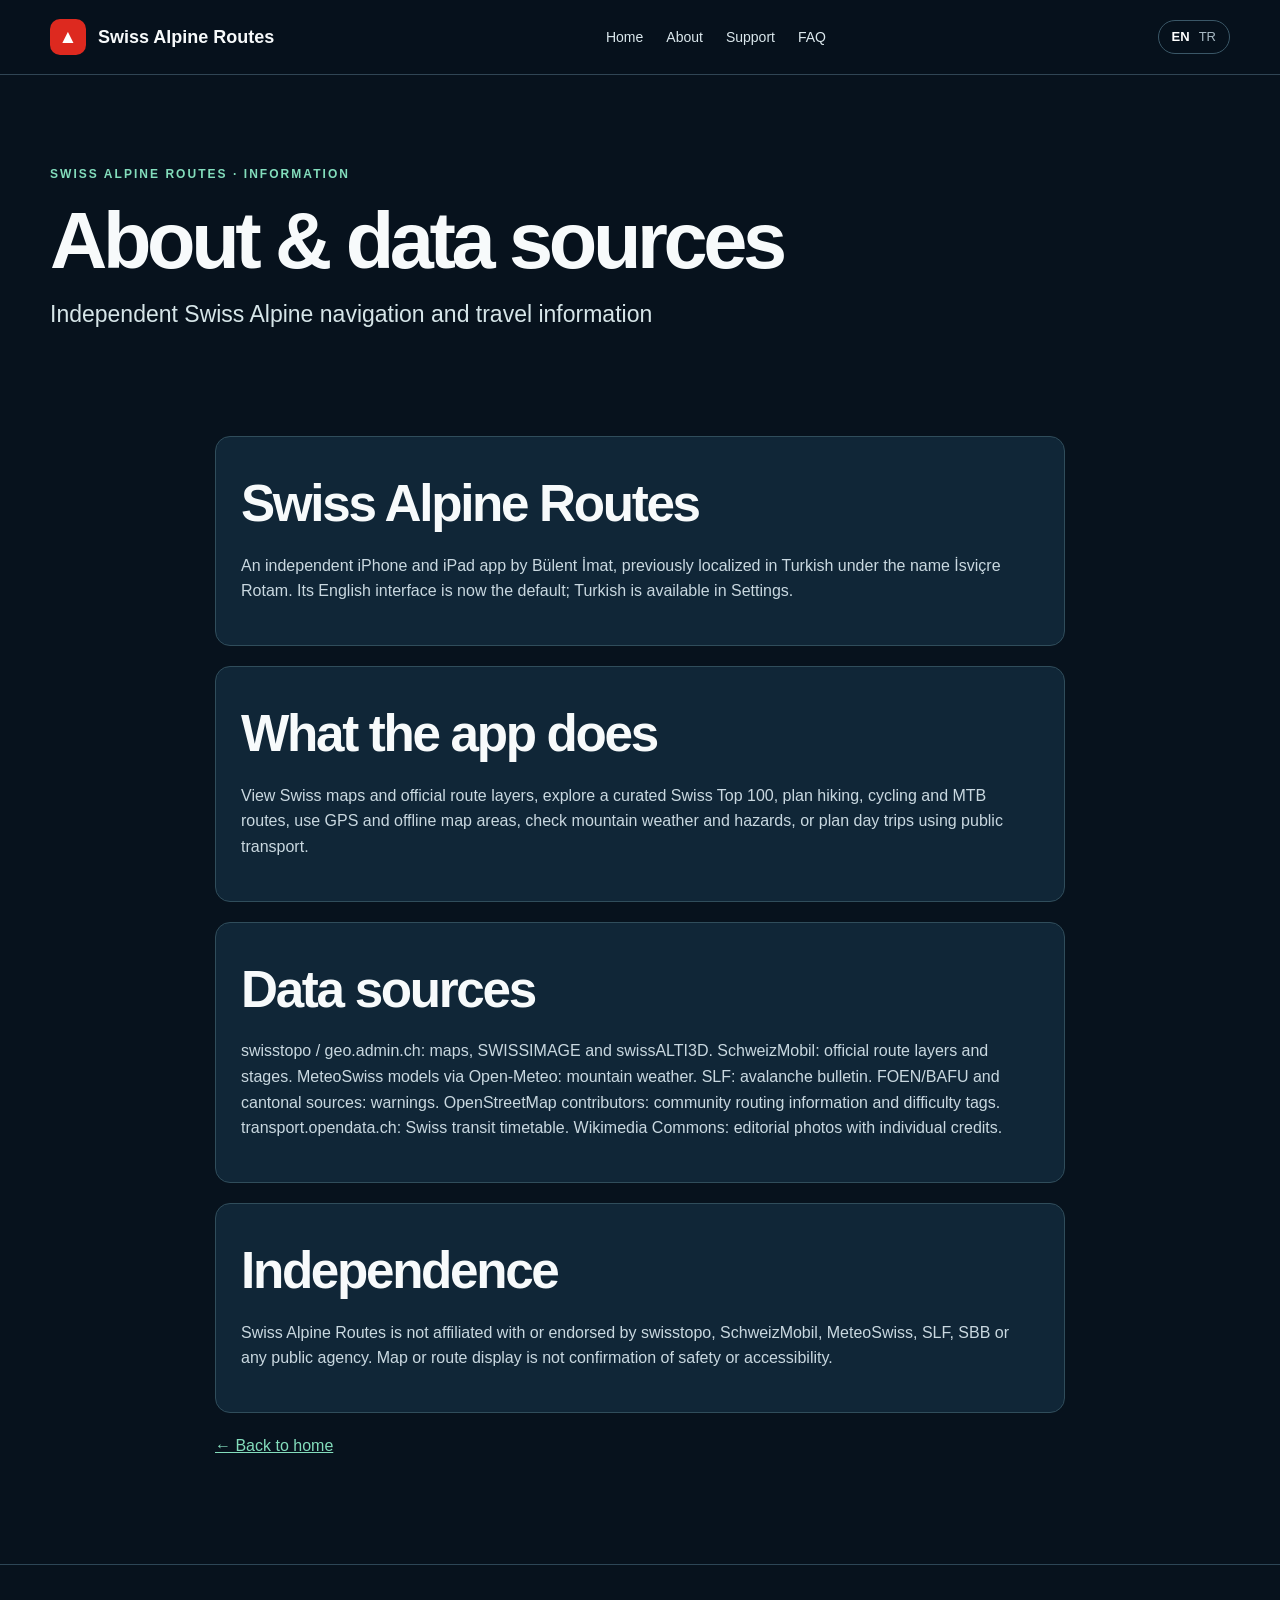
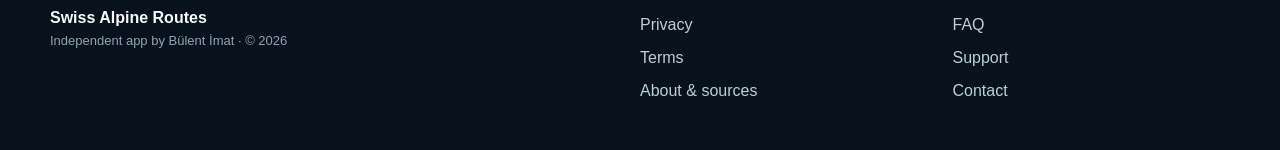
==== about/index.html @ 02fdbb6a "Publish Swiss Alpine Routes English about page" ====
<!doctype html><html lang="en"><head><meta charset="utf-8"><meta name="viewport" content="width=device-width,initial-scale=1"><meta name="theme-color" content="#07121d"><meta name="description" content="Independent Swiss Alpine navigation and travel information"><title>About & data sources · Swiss Alpine Routes</title><link rel="stylesheet" href="/assets/swiss-alpine-2026.css?v=2"></head><body><header class="top"><div class="wrap nav"><a class="brand" href="/"><span class="mark">▲</span>Swiss Alpine Routes</a><nav class="navlinks"><a href="/">Home</a><a href="/about/">About</a><a href="/support/">Support</a><a href="/faq/">FAQ</a></nav><div class="lang"><a href="/" class="current">EN</a><a href="/tr/">TR</a></div></div></header><main><div class="wrap subhead"><span class="kicker">SWISS ALPINE ROUTES · INFORMATION</span><h1>About & data sources</h1><p class="lead">Independent Swiss Alpine navigation and travel information</p></div><div class="page"><section><h2>Swiss Alpine Routes</h2><p>An independent iPhone and iPad app by Bülent İmat, previously localized in Turkish under the name İsviçre Rotam. Its English interface is now the default; Turkish is available in Settings.</p></section><section><h2>What the app does</h2><p>View Swiss maps and official route layers, explore a curated Swiss Top 100, plan hiking, cycling and MTB routes, use GPS and offline map areas, check mountain weather and hazards, or plan day trips using public transport.</p></section><section><h2>Data sources</h2><p>swisstopo / geo.admin.ch: maps, SWISSIMAGE and swissALTI3D. SchweizMobil: official route layers and stages. MeteoSwiss models via Open-Meteo: mountain weather. SLF: avalanche bulletin. FOEN/BAFU and cantonal sources: warnings. OpenStreetMap contributors: community routing information and difficulty tags. transport.opendata.ch: Swiss transit timetable. Wikimedia Commons: editorial photos with individual credits.</p></section><section><h2>Independence</h2><p>Swiss Alpine Routes is not affiliated with or endorsed by swisstopo, SchweizMobil, MeteoSwiss, SLF, SBB or any public agency. Map or route display is not confirmation of safety or accessibility.</p></section><p><a href="/">← Back to home</a></p></div></main><footer class="footer"><div class="wrap footgrid"><div><strong>Swiss Alpine Routes</strong><p>Independent app by Bülent İmat · © 2026</p></div><div><a href="/privacy/">Privacy</a><a href="/terms/">Terms</a><a href="/about/">About & sources</a></div><div><a href="/faq/">FAQ</a><a href="/support/">Support</a><a href="/contact/">Contact</a></div></div></footer></body></html>
---- assets/swiss-alpine-2026.css ----
:root{--bg:#07121d;--surface:#102438;--card:#142c3e;--line:#2a4554;--mint:#83ddbc;--white:#f7fafb;--muted:#adc0cb}*{box-sizing:border-box}html{scroll-behavior:smooth}body{margin:0;background:var(--bg);color:var(--white);font:16px/1.6 -apple-system,BlinkMacSystemFont,"Segoe UI",Arial,sans-serif}a{color:inherit}img{max-width:100%}.wrap{width:min(1180px,calc(100% - 40px));margin:auto}.skip{position:absolute;left:-999px}.skip:focus{left:10px;top:10px;z-index:50;background:white;color:black;padding:12px}.top{position:sticky;top:0;z-index:10;background:#07121df2;border-bottom:1px solid #304554;backdrop-filter:blur(16px)}.nav{min-height:74px;display:flex;align-items:center;justify-content:space-between;gap:20px}.brand{font-weight:800;display:flex;align-items:center;gap:12px;text-decoration:none;font-size:18px;white-space:nowrap}.mark{width:36px;height:36px;border-radius:10px;background:#dd291f;color:white;display:grid;place-items:center;font-size:19px}.navlinks{display:flex;gap:23px;align-items:center}.navlinks a{text-decoration:none;font-size:14px;color:#dbe8ed}.navlinks a:hover,.lang a:hover{color:var(--mint)}.lang{display:flex;gap:9px;border:1px solid #3a5767;border-radius:40px;padding:6px 13px}.lang a{text-decoration:none;font-size:13px;color:#a9bbc5}.lang a.current{color:#fff;font-weight:800}.hero{position:relative;min-height:580px;background:#102430;overflow:hidden;display:flex;align-items:flex-end}.hero img{width:100%;height:100%;object-fit:cover;position:absolute;inset:0}.hero:after{content:"";position:absolute;inset:0;background:linear-gradient(0deg,#07121d 0%,#07121d00 67%),linear-gradient(90deg,#07121d91,transparent 75%)}.hero .wrap{position:relative;z-index:1;padding:260px 0 50px}.kicker{color:var(--mint);text-transform:uppercase;letter-spacing:.17em;font-size:12px;font-weight:800}h1,h2,h3,p{margin-top:0}h1{font-size:clamp(44px,6.2vw,84px);line-height:1.04;letter-spacing:-.055em;max-width:800px;margin:14px 0}h2{font-size:clamp(32px,4vw,56px);line-height:1.13;letter-spacing:-.045em;margin:13px 0 20px}h3{font-size:23px;line-height:1.25}.lead{max-width:720px;font-size:clamp(18px,2vw,23px);color:#d6e5e8}.pills{display:flex;gap:9px;flex-wrap:wrap;margin-top:20px}.pills span{border:1px solid #669b8f;background:#082d2bb8;color:#c4f2df;border-radius:30px;padding:5px 12px;font-size:11px;font-weight:800;letter-spacing:.08em}.actions{display:flex;align-items:center;gap:12px;flex-wrap:wrap;margin-top:26px}.btn{display:inline-flex;align-items:center;justify-content:center;text-decoration:none!important;padding:14px 21px;min-height:50px;border-radius:12px;font-size:14px;font-weight:800}.primary{background:#2a806a;color:white}.secondary{border:1px solid #52717e;color:white}.intro{padding:80px 0 55px}.intro p{color:var(--muted);max-width:800px;font-size:19px}.stats{display:grid;grid-template-columns:repeat(4,1fr);gap:14px;margin-top:35px}.stat{border:1px solid var(--line);border-radius:17px;padding:18px;background:#102234}.stat b{font-size:30px;display:block;color:var(--mint)}.stat small{font-size:12px;color:var(--muted)}.features{padding:45px 0 75px}.feature-grid{display:grid;grid-template-columns:repeat(2,minmax(0,1fr));gap:23px}.feature{background:#112539;border:1px solid #29455b;border-radius:23px;overflow:hidden;display:grid;grid-template-columns:1fr .75fr;min-height:360px}.feature .copy{padding:30px 22px 30px 30px;align-self:center}.feature p{color:#b6c9d1;font-size:15px}.feature img{align-self:end;width:100%;height:340px;object-fit:cover;object-position:top;border-radius:12px 0 0 0}.feature .num{font-weight:750;color:var(--mint);font-size:12px;letter-spacing:.1em}.wide{background:#173c37;border-block:1px solid #35695e;padding:75px 0}.wide-inner{display:grid;grid-template-columns:1fr 1fr;gap:50px;align-items:center}.wide img{max-height:510px;width:auto;border-radius:20px;margin:auto;display:block}.wide p{color:#d2e7e1}.gallery{padding:90px 0}.shot-rail{display:flex;overflow-x:auto;gap:16px;padding:10px 0 25px;scroll-snap-type:x mandatory}.shot{min-width:210px;width:210px;scroll-snap-align:start;border-radius:16px;overflow:hidden;background:#152b40;border:1px solid #3b5264}.shot img{width:100%;display:block}.shot strong{padding:12px;display:block;font-size:13px}.safety{display:grid;grid-template-columns:1fr 1fr;gap:28px;margin-bottom:70px}.safety>div{background:#162c3c;border:1px solid #395366;border-radius:22px;padding:30px}.safety p,.safety li{color:#c8d7df}.safety img{max-height:500px;width:auto;display:block;margin:auto;border-radius:16px}.notice{padding:17px;border-left:3px solid #f1b35a;color:#e7d6bd;background:#46351850;font-size:13px}.last{text-align:center;border-top:1px solid #2c4657;padding:80px 0}.last p{color:#aebec7;max-width:670px;margin:auto}.last .actions{justify-content:center}.footer{border-top:1px solid #2d4656;background:#07121d;padding:40px 0}.footgrid{display:grid;grid-template-columns:2fr 1fr 1fr;gap:35px}.footer a{display:block;color:#bdd0d6;margin:7px 0;text-decoration:none}.footer p,.footer small{color:#8fa4b1;font-size:13px}.footer h4{margin:0 0 13px}.subhead{padding:85px 0 30px}.page{max-width:890px;margin:0 auto;padding:30px 20px 90px}.page p,.page li{color:#c9d8e0}.page section{background:#102637;padding:25px;margin:20px 0;border:1px solid #304d5b;border-radius:15px}.page a{color:var(--mint)}@media(max-width:850px){.navlinks{display:none}.hero{min-height:500px}.hero .wrap{padding-top:230px}.stats{grid-template-columns:repeat(2,1fr)}.feature-grid,.safety,.wide-inner{grid-template-columns:1fr}.feature{min-height:310px}.footgrid{grid-template-columns:1fr 1fr}.wide img{max-height:390px}}@media(max-width:520px){.wrap{width:calc(100% - 30px)}.brand{font-size:15px}.mark{width:30px;height:30px}.nav{min-height:63px}.hero{min-height:465px}.hero img{object-position:center}.hero .wrap{padding:240px 0 38px}.hero h1{font-size:43px}.stats{grid-template-columns:repeat(2,1fr)}.feature{grid-template-columns:1fr 1fr;min-height:290px}.feature .copy{padding:17px 5px 17px 18px}.feature h3{font-size:18px}.feature p{font-size:12px}.feature img{height:278px;object-position:top}.footgrid{grid-template-columns:1fr}.shot{min-width:165px;width:165px}.gallery{padding:65px 0}.intro{padding-top:55px}.safety>div{padding:20px}}
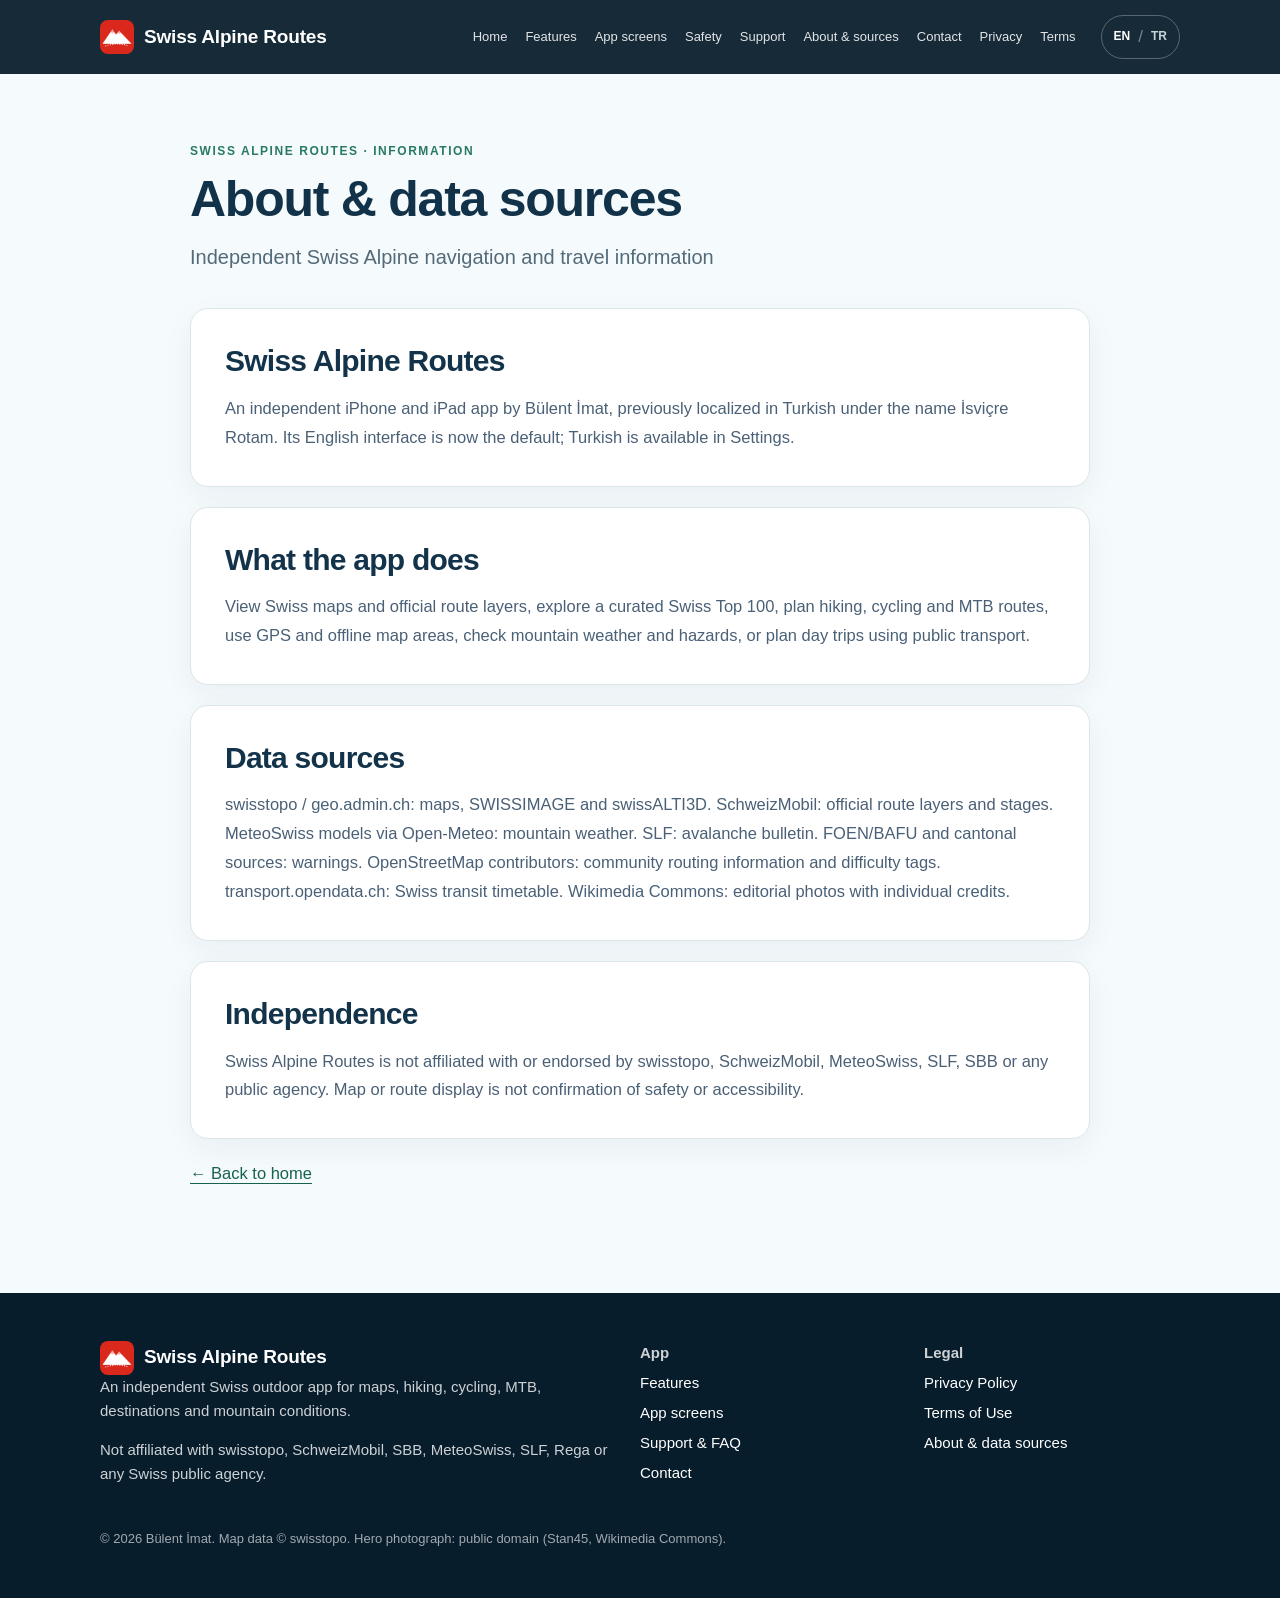
==== commit e364763a: "Align all English and Turkish information pages with Gentian-inspired navigation and layout" ====
--- a/about/index.html
+++ b/about/index.html
@@ -1 +1,17 @@
-<!doctype html><html lang="en"><head><meta charset="utf-8"><meta name="viewport" content="width=device-width,initial-scale=1"><meta name="theme-color" content="#07121d"><meta name="description" content="Independent Swiss Alpine navigation and travel information"><title>About & data sources · Swiss Alpine Routes</title><link rel="stylesheet" href="/assets/swiss-alpine-2026.css?v=2"></head><body><header class="top"><div class="wrap nav"><a class="brand" href="/"><span class="mark">▲</span>Swiss Alpine Routes</a><nav class="navlinks"><a href="/">Home</a><a href="/about/">About</a><a href="/support/">Support</a><a href="/faq/">FAQ</a></nav><div class="lang"><a href="/" class="current">EN</a><a href="/tr/">TR</a></div></div></header><main><div class="wrap subhead"><span class="kicker">SWISS ALPINE ROUTES · INFORMATION</span><h1>About & data sources</h1><p class="lead">Independent Swiss Alpine navigation and travel information</p></div><div class="page"><section><h2>Swiss Alpine Routes</h2><p>An independent iPhone and iPad app by Bülent İmat, previously localized in Turkish under the name İsviçre Rotam. Its English interface is now the default; Turkish is available in Settings.</p></section><section><h2>What the app does</h2><p>View Swiss maps and official route layers, explore a curated Swiss Top 100, plan hiking, cycling and MTB routes, use GPS and offline map areas, check mountain weather and hazards, or plan day trips using public transport.</p></section><section><h2>Data sources</h2><p>swisstopo / geo.admin.ch: maps, SWISSIMAGE and swissALTI3D. SchweizMobil: official route layers and stages. MeteoSwiss models via Open-Meteo: mountain weather. SLF: avalanche bulletin. FOEN/BAFU and cantonal sources: warnings. OpenStreetMap contributors: community routing information and difficulty tags. transport.opendata.ch: Swiss transit timetable. Wikimedia Commons: editorial photos with individual credits.</p></section><section><h2>Independence</h2><p>Swiss Alpine Routes is not affiliated with or endorsed by swisstopo, SchweizMobil, MeteoSwiss, SLF, SBB or any public agency. Map or route display is not confirmation of safety or accessibility.</p></section><p><a href="/">← Back to home</a></p></div></main><footer class="footer"><div class="wrap footgrid"><div><strong>Swiss Alpine Routes</strong><p>Independent app by Bülent İmat · © 2026</p></div><div><a href="/privacy/">Privacy</a><a href="/terms/">Terms</a><a href="/about/">About & sources</a></div><div><a href="/faq/">FAQ</a><a href="/support/">Support</a><a href="/contact/">Contact</a></div></div></footer></body></html>+<!doctype html><html lang="en"><head><meta charset="utf-8"><meta name="viewport" content="width=device-width,initial-scale=1"><meta name="theme-color" content="#07121d"><meta name="description" content="Independent Swiss Alpine navigation and travel information"><title>About & data sources · Swiss Alpine Routes</title><link rel="stylesheet" href="/assets/swiss-alpine-2026.css?v=2"><link rel="icon" type="image/png" href="/assets/favicon-32.png"><link rel="stylesheet" href="/assets/alpine-editorial.css?v=20261123-gentian-layout"><link rel="stylesheet" href="/assets/alpine-interior.css?v=20261123"></head><body class="alpine-editorial editorial-subpage"><header class="site-header">
+ <div class="wrap header-inner">
+  <a class="brand" href="/" aria-label="Swiss Alpine Routes — Home"><img src="/assets/icon-96.png" alt="" width="34" height="34"><span class="brand-title">Swiss Alpine Routes</span></a>
+  <nav class="nav" aria-label="Main navigation"><ul><li><a href="/">Home</a></li><li><a href="/#features">Features</a></li><li><a href="/#screens">App screens</a></li><li><a href="/#safety">Safety</a></li><li><a href="/support/">Support</a></li><li><a href="/about/">About &amp; sources</a></li><li><a href="/contact/">Contact</a></li><li><a href="/privacy/">Privacy</a></li><li><a href="/terms/">Terms</a></li></ul></nav>
+  <div class="header-tools">
+   <nav class="language-switch" aria-label="Select language"><a href="/about/" lang="en" aria-current="page">EN</a><span aria-hidden="true">/</span><a href="/hakkinda/" lang="tr">TR</a></nav>
+   <details class="menu"><summary aria-label="Menu">Menu</summary><ul><li><a href="/" aria-current="page">Home</a></li><li><a href="/#features">Features</a></li><li><a href="/#screens">App screens</a></li><li><a href="/#safety">Safety</a></li><li><a href="/support/">Support</a></li><li><a href="/about/">About &amp; sources</a></li><li><a href="/contact/">Contact</a></li><li><a href="/privacy/">Privacy</a></li><li><a href="/terms/">Terms</a></li></ul></details>
+  </div>
+ </div>
+</header><main><div class="wrap subhead"><span class="kicker">SWISS ALPINE ROUTES · INFORMATION</span><h1>About & data sources</h1><p class="lead">Independent Swiss Alpine navigation and travel information</p></div><div class="page"><section><h2>Swiss Alpine Routes</h2><p>An independent iPhone and iPad app by Bülent İmat, previously localized in Turkish under the name İsviçre Rotam. Its English interface is now the default; Turkish is available in Settings.</p></section><section><h2>What the app does</h2><p>View Swiss maps and official route layers, explore a curated Swiss Top 100, plan hiking, cycling and MTB routes, use GPS and offline map areas, check mountain weather and hazards, or plan day trips using public transport.</p></section><section><h2>Data sources</h2><p>swisstopo / geo.admin.ch: maps, SWISSIMAGE and swissALTI3D. SchweizMobil: official route layers and stages. MeteoSwiss models via Open-Meteo: mountain weather. SLF: avalanche bulletin. FOEN/BAFU and cantonal sources: warnings. OpenStreetMap contributors: community routing information and difficulty tags. transport.opendata.ch: Swiss transit timetable. Wikimedia Commons: editorial photos with individual credits.</p></section><section><h2>Independence</h2><p>Swiss Alpine Routes is not affiliated with or endorsed by swisstopo, SchweizMobil, MeteoSwiss, SLF, SBB or any public agency. Map or route display is not confirmation of safety or accessibility.</p></section><p><a href="/">← Back to home</a></p></div></main><footer class="site-footer"><div class="wrap">
+ <div class="cols">
+  <div><a class="brand" href="/"><img src="/assets/icon-96.png" alt="" width="34" height="34">Swiss Alpine Routes</a><p>An independent Swiss outdoor app for maps, hiking, cycling, MTB, destinations and mountain conditions.</p><p>Not affiliated with swisstopo, SchweizMobil, SBB, MeteoSwiss, SLF, Rega or any Swiss public agency.</p></div>
+  <div><strong>App</strong><ul><li><a href="/#features">Features</a></li><li><a href="/#screens">App screens</a></li><li><a href="/support/">Support &amp; FAQ</a></li><li><a href="/contact/">Contact</a></li></ul></div>
+  <div><strong>Legal</strong><ul><li><a href="/privacy/">Privacy Policy</a></li><li><a href="/terms/">Terms of Use</a></li><li><a href="/about/">About &amp; data sources</a></li></ul></div>
+ </div>
+ <p class="small">© 2026 Bülent İmat. Map data © swisstopo. Hero photograph: public domain (Stan45, Wikimedia Commons).</p>
+</div></footer></body></html>
--- a/assets/swiss-alpine-2026.css
+++ b/assets/swiss-alpine-2026.css
@@ -1 +1,53 @@
-:root{--bg:#07121d;--surface:#102438;--card:#142c3e;--line:#2a4554;--mint:#83ddbc;--white:#f7fafb;--muted:#adc0cb}*{box-sizing:border-box}html{scroll-behavior:smooth}body{margin:0;background:var(--bg);color:var(--white);font:16px/1.6 -apple-system,BlinkMacSystemFont,"Segoe UI",Arial,sans-serif}a{color:inherit}img{max-width:100%}.wrap{width:min(1180px,calc(100% - 40px));margin:auto}.skip{position:absolute;left:-999px}.skip:focus{left:10px;top:10px;z-index:50;background:white;color:black;padding:12px}.top{position:sticky;top:0;z-index:10;background:#07121df2;border-bottom:1px solid #304554;backdrop-filter:blur(16px)}.nav{min-height:74px;display:flex;align-items:center;justify-content:space-between;gap:20px}.brand{font-weight:800;display:flex;align-items:center;gap:12px;text-decoration:none;font-size:18px;white-space:nowrap}.mark{width:36px;height:36px;border-radius:10px;background:#dd291f;color:white;display:grid;place-items:center;font-size:19px}.navlinks{display:flex;gap:23px;align-items:center}.navlinks a{text-decoration:none;font-size:14px;color:#dbe8ed}.navlinks a:hover,.lang a:hover{color:var(--mint)}.lang{display:flex;gap:9px;border:1px solid #3a5767;border-radius:40px;padding:6px 13px}.lang a{text-decoration:none;font-size:13px;color:#a9bbc5}.lang a.current{color:#fff;font-weight:800}.hero{position:relative;min-height:580px;background:#102430;overflow:hidden;display:flex;align-items:flex-end}.hero img{width:100%;height:100%;object-fit:cover;position:absolute;inset:0}.hero:after{content:"";position:absolute;inset:0;background:linear-gradient(0deg,#07121d 0%,#07121d00 67%),linear-gradient(90deg,#07121d91,transparent 75%)}.hero .wrap{position:relative;z-index:1;padding:260px 0 50px}.kicker{color:var(--mint);text-transform:uppercase;letter-spacing:.17em;font-size:12px;font-weight:800}h1,h2,h3,p{margin-top:0}h1{font-size:clamp(44px,6.2vw,84px);line-height:1.04;letter-spacing:-.055em;max-width:800px;margin:14px 0}h2{font-size:clamp(32px,4vw,56px);line-height:1.13;letter-spacing:-.045em;margin:13px 0 20px}h3{font-size:23px;line-height:1.25}.lead{max-width:720px;font-size:clamp(18px,2vw,23px);color:#d6e5e8}.pills{display:flex;gap:9px;flex-wrap:wrap;margin-top:20px}.pills span{border:1px solid #669b8f;background:#082d2bb8;color:#c4f2df;border-radius:30px;padding:5px 12px;font-size:11px;font-weight:800;letter-spacing:.08em}.actions{display:flex;align-items:center;gap:12px;flex-wrap:wrap;margin-top:26px}.btn{display:inline-flex;align-items:center;justify-content:center;text-decoration:none!important;padding:14px 21px;min-height:50px;border-radius:12px;font-size:14px;font-weight:800}.primary{background:#2a806a;color:white}.secondary{border:1px solid #52717e;color:white}.intro{padding:80px 0 55px}.intro p{color:var(--muted);max-width:800px;font-size:19px}.stats{display:grid;grid-template-columns:repeat(4,1fr);gap:14px;margin-top:35px}.stat{border:1px solid var(--line);border-radius:17px;padding:18px;background:#102234}.stat b{font-size:30px;display:block;color:var(--mint)}.stat small{font-size:12px;color:var(--muted)}.features{padding:45px 0 75px}.feature-grid{display:grid;grid-template-columns:repeat(2,minmax(0,1fr));gap:23px}.feature{background:#112539;border:1px solid #29455b;border-radius:23px;overflow:hidden;display:grid;grid-template-columns:1fr .75fr;min-height:360px}.feature .copy{padding:30px 22px 30px 30px;align-self:center}.feature p{color:#b6c9d1;font-size:15px}.feature img{align-self:end;width:100%;height:340px;object-fit:cover;object-position:top;border-radius:12px 0 0 0}.feature .num{font-weight:750;color:var(--mint);font-size:12px;letter-spacing:.1em}.wide{background:#173c37;border-block:1px solid #35695e;padding:75px 0}.wide-inner{display:grid;grid-template-columns:1fr 1fr;gap:50px;align-items:center}.wide img{max-height:510px;width:auto;border-radius:20px;margin:auto;display:block}.wide p{color:#d2e7e1}.gallery{padding:90px 0}.shot-rail{display:flex;overflow-x:auto;gap:16px;padding:10px 0 25px;scroll-snap-type:x mandatory}.shot{min-width:210px;width:210px;scroll-snap-align:start;border-radius:16px;overflow:hidden;background:#152b40;border:1px solid #3b5264}.shot img{width:100%;display:block}.shot strong{padding:12px;display:block;font-size:13px}.safety{display:grid;grid-template-columns:1fr 1fr;gap:28px;margin-bottom:70px}.safety>div{background:#162c3c;border:1px solid #395366;border-radius:22px;padding:30px}.safety p,.safety li{color:#c8d7df}.safety img{max-height:500px;width:auto;display:block;margin:auto;border-radius:16px}.notice{padding:17px;border-left:3px solid #f1b35a;color:#e7d6bd;background:#46351850;font-size:13px}.last{text-align:center;border-top:1px solid #2c4657;padding:80px 0}.last p{color:#aebec7;max-width:670px;margin:auto}.last .actions{justify-content:center}.footer{border-top:1px solid #2d4656;background:#07121d;padding:40px 0}.footgrid{display:grid;grid-template-columns:2fr 1fr 1fr;gap:35px}.footer a{display:block;color:#bdd0d6;margin:7px 0;text-decoration:none}.footer p,.footer small{color:#8fa4b1;font-size:13px}.footer h4{margin:0 0 13px}.subhead{padding:85px 0 30px}.page{max-width:890px;margin:0 auto;padding:30px 20px 90px}.page p,.page li{color:#c9d8e0}.page section{background:#102637;padding:25px;margin:20px 0;border:1px solid #304d5b;border-radius:15px}.page a{color:var(--mint)}@media(max-width:850px){.navlinks{display:none}.hero{min-height:500px}.hero .wrap{padding-top:230px}.stats{grid-template-columns:repeat(2,1fr)}.feature-grid,.safety,.wide-inner{grid-template-columns:1fr}.feature{min-height:310px}.footgrid{grid-template-columns:1fr 1fr}.wide img{max-height:390px}}@media(max-width:520px){.wrap{width:calc(100% - 30px)}.brand{font-size:15px}.mark{width:30px;height:30px}.nav{min-height:63px}.hero{min-height:465px}.hero img{object-position:center}.hero .wrap{padding:240px 0 38px}.hero h1{font-size:43px}.stats{grid-template-columns:repeat(2,1fr)}.feature{grid-template-columns:1fr 1fr;min-height:290px}.feature .copy{padding:17px 5px 17px 18px}.feature h3{font-size:18px}.feature p{font-size:12px}.feature img{height:278px;object-position:top}.footgrid{grid-template-columns:1fr}.shot{min-width:165px;width:165px}.gallery{padding:65px 0}.intro{padding-top:55px}.safety>div{padding:20px}}+:root{--bg:#07121d;--surface:#102438;--card:#142c3e;--line:#2a4554;--mint:#83ddbc;--white:#f7fafb;--muted:#adc0cb}*{box-sizing:border-box}html{scroll-behavior:smooth}body{margin:0;background:var(--bg);color:var(--white);font:16px/1.6 -apple-system,BlinkMacSystemFont,"Segoe UI",Arial,sans-serif}a{color:inherit}img{max-width:100%}.wrap{width:min(1180px,calc(100% - 40px));margin:auto}.skip{position:absolute;left:-999px}.skip:focus{left:10px;top:10px;z-index:50;background:white;color:black;padding:12px}.top{position:sticky;top:0;z-index:10;background:#07121df2;border-bottom:1px solid #304554;backdrop-filter:blur(16px)}.nav{min-height:74px;display:flex;align-items:center;justify-content:space-between;gap:20px}.brand{font-weight:800;display:flex;align-items:center;gap:12px;text-decoration:none;font-size:18px;white-space:nowrap}.mark{width:36px;height:36px;border-radius:10px;background:#dd291f;color:white;display:grid;place-items:center;font-size:19px}.navlinks{display:flex;gap:23px;align-items:center}.navlinks a{text-decoration:none;font-size:14px;color:#dbe8ed}.navlinks a:hover,.lang a:hover{color:var(--mint)}.lang{display:flex;gap:9px;border:1px solid #3a5767;border-radius:40px;padding:6px 13px}.lang a{text-decoration:none;font-size:13px;color:#a9bbc5}.lang a.current{color:#fff;font-weight:800}.hero{position:relative;min-height:580px;background:#102430;overflow:hidden;display:flex;align-items:flex-end}.hero img{width:100%;height:100%;object-fit:cover;position:absolute;inset:0}.hero:after{content:"";position:absolute;inset:0;background:linear-gradient(0deg,#07121d 0%,#07121d00 67%),linear-gradient(90deg,#07121d91,transparent 75%)}.hero .wrap{position:relative;z-index:1;padding:260px 0 50px}.kicker{color:var(--mint);text-transform:uppercase;letter-spacing:.17em;font-size:12px;font-weight:800}h1,h2,h3,p{margin-top:0}h1{font-size:clamp(44px,6.2vw,84px);line-height:1.04;letter-spacing:-.055em;max-width:800px;margin:14px 0}h2{font-size:clamp(32px,4vw,56px);line-height:1.13;letter-spacing:-.045em;margin:13px 0 20px}h3{font-size:23px;line-height:1.25}.lead{max-width:720px;font-size:clamp(18px,2vw,23px);color:#d6e5e8}.pills{display:flex;gap:9px;flex-wrap:wrap;margin-top:20px}.pills span{border:1px solid #669b8f;background:#082d2bb8;color:#c4f2df;border-radius:30px;padding:5px 12px;font-size:11px;font-weight:800;letter-spacing:.08em}.actions{display:flex;align-items:center;gap:12px;flex-wrap:wrap;margin-top:26px}.btn{display:inline-flex;align-items:center;justify-content:center;text-decoration:none!important;padding:14px 21px;min-height:50px;border-radius:12px;font-size:14px;font-weight:800}.primary{background:#2a806a;color:white}.secondary{border:1px solid #52717e;color:white}.intro{padding:80px 0 55px}.intro p{color:var(--muted);max-width:800px;font-size:19px}.stats{display:grid;grid-template-columns:repeat(4,1fr);gap:14px;margin-top:35px}.stat{border:1px solid var(--line);border-radius:17px;padding:18px;background:#102234}.stat b{font-size:30px;display:block;color:var(--mint)}.stat small{font-size:12px;color:var(--muted)}.features{padding:45px 0 75px}.feature-grid{display:grid;grid-template-columns:repeat(2,minmax(0,1fr));gap:23px}.feature{background:#112539;border:1px solid #29455b;border-radius:23px;overflow:hidden;display:grid;grid-template-columns:1fr .75fr;min-height:360px}.feature .copy{padding:30px 22px 30px 30px;align-self:center}.feature p{color:#b6c9d1;font-size:15px}.feature img{align-self:end;width:100%;height:340px;object-fit:cover;object-position:top;border-radius:12px 0 0 0}.feature .num{font-weight:750;color:var(--mint);font-size:12px;letter-spacing:.1em}.wide{background:#173c37;border-block:1px solid #35695e;padding:75px 0}.wide-inner{display:grid;grid-template-columns:1fr 1fr;gap:50px;align-items:center}.wide img{max-height:510px;width:auto;border-radius:20px;margin:auto;display:block}.wide p{color:#d2e7e1}.gallery{padding:90px 0}.shot-rail{display:flex;overflow-x:auto;gap:16px;padding:10px 0 25px;scroll-snap-type:x mandatory}.shot{min-width:210px;width:210px;scroll-snap-align:start;border-radius:16px;overflow:hidden;background:#152b40;border:1px solid #3b5264}.shot img{width:100%;display:block}.shot strong{padding:12px;display:block;font-size:13px}.safety{display:grid;grid-template-columns:1fr 1fr;gap:28px;margin-bottom:70px}.safety>div{background:#162c3c;border:1px solid #395366;border-radius:22px;padding:30px}.safety p,.safety li{color:#c8d7df}.safety img{max-height:500px;width:auto;display:block;margin:auto;border-radius:16px}.notice{padding:17px;border-left:3px solid #f1b35a;color:#e7d6bd;background:#46351850;font-size:13px}.last{text-align:center;border-top:1px solid #2c4657;padding:80px 0}.last p{color:#aebec7;max-width:670px;margin:auto}.last .actions{justify-content:center}.footer{border-top:1px solid #2d4656;background:#07121d;padding:40px 0}.footgrid{display:grid;grid-template-columns:2fr 1fr 1fr;gap:35px}.footer a{display:block;color:#bdd0d6;margin:7px 0;text-decoration:none}.footer p,.footer small{color:#8fa4b1;font-size:13px}.footer h4{margin:0 0 13px}.subhead{padding:85px 0 30px}.page{max-width:890px;margin:0 auto;padding:30px 20px 90px}.page p,.page li{color:#c9d8e0}.page section{background:#102637;padding:25px;margin:20px 0;border:1px solid #304d5b;border-radius:15px}.page a{color:var(--mint)}@media(max-width:850px){.navlinks{display:none}.hero{min-height:500px}.hero .wrap{padding-top:230px}.stats{grid-template-columns:repeat(2,1fr)}.feature-grid,.safety,.wide-inner{grid-template-columns:1fr}.feature{min-height:310px}.footgrid{grid-template-columns:1fr 1fr}.wide img{max-height:390px}}@media(max-width:520px){.wrap{width:calc(100% - 30px)}.brand{font-size:15px}.mark{width:30px;height:30px}.nav{min-height:63px}.hero{min-height:465px}.hero img{object-position:center}.hero .wrap{padding:240px 0 38px}.hero h1{font-size:43px}.stats{grid-template-columns:repeat(2,1fr)}.feature{grid-template-columns:1fr 1fr;min-height:290px}.feature .copy{padding:17px 5px 17px 18px}.feature h3{font-size:18px}.feature p{font-size:12px}.feature img{height:278px;object-position:top}.footgrid{grid-template-columns:1fr}.shot{min-width:165px;width:165px}.gallery{padding:65px 0}.intro{padding-top:55px}.safety>div{padding:20px}}
+
+/* HERO FIX 2026-11-22: image contains its own lettering. Never overlay page
+   headings or buttons on that image; render the complete artwork above a
+   dedicated, responsive copy panel on phones and desktop. */
+.hero{
+  display:block;
+  position:relative;
+  min-height:0;
+  overflow:hidden;
+  background:linear-gradient(180deg,#0d2232 0%,#07121d 100%);
+}
+.hero > img{
+  display:block;
+  position:relative;
+  inset:auto;
+  width:100%;
+  height:auto;
+  max-height:none;
+  object-fit:contain;
+  object-position:center;
+}
+.hero::after{content:none;display:none}
+.hero > .wrap{
+  position:relative;
+  z-index:1;
+  padding:clamp(34px,5vw,66px) 0 clamp(62px,7vw,88px);
+}
+.hero h1{
+  margin:14px 0 20px;
+  max-width:930px;
+  text-wrap:balance;
+}
+.hero .lead{max-width:800px;line-height:1.62}
+@media(max-width:850px){
+  .hero{min-height:0}
+  .hero > .wrap{padding:42px 0 66px}
+}
+@media(max-width:520px){
+  .hero{min-height:0}
+  .hero > img{width:100%;height:auto;max-height:none}
+  .hero > .wrap{padding:32px 0 58px}
+  .hero h1{
+    font-size:clamp(34px,8.5vw,46px);
+    line-height:1.1;
+    letter-spacing:-.04em;
+    overflow-wrap:normal;
+  }
+  .hero .lead{font-size:17px;line-height:1.6}
+  .hero .pills{gap:7px}
+  .hero .actions{align-items:stretch}
+  .hero .actions .btn{flex:1 1 210px;text-align:center}
+}
--- a/assets/alpine-editorial.css
+++ b/assets/alpine-editorial.css
@@ -0,0 +1,238 @@
+/* Gentian website — Alpine Premium palette from the app (src/theme/tokens.ts). No external requests. */
+:root {
+  --navy: #0e2a47;
+  --navy-deep: #0a1f36;
+  --glacier: #f6fcff;
+  --green: #1f7a67;
+  --green-text: #17614f;
+  --teal: #5fbec4;
+  --meadow: #a7d48d;
+  --surface: #ffffff;
+  --surface-muted: #eef6f9;
+  --border: #dce7ee;
+  --text: #0e2a47;
+  --text-2: #4a6076;
+  --danger: #c62828;
+  --radius: 18px;
+  --max: 1120px;
+  --font: -apple-system, BlinkMacSystemFont, "SF Pro Text", "Inter", "Segoe UI", Roboto, "Helvetica Neue", Arial, sans-serif;
+  --font-display: -apple-system, BlinkMacSystemFont, "SF Pro Display", "Inter", "Segoe UI", Roboto, "Helvetica Neue", Arial, sans-serif;
+}
+* { box-sizing: border-box; }
+html { -webkit-text-size-adjust: 100%; }
+body { margin: 0; font-family: var(--font); color: var(--text); background: var(--glacier); line-height: 1.6; font-size: 17px; }
+img { max-width: 100%; height: auto; display: block; }
+a { color: var(--green-text); text-underline-offset: 3px; }
+a:hover { color: var(--navy); }
+:focus-visible { outline: 3px solid var(--teal); outline-offset: 3px; border-radius: 6px; }
+.skip { position: absolute; left: -999px; top: 8px; background: var(--surface); padding: 8px 14px; border-radius: 8px; z-index: 10; }
+.skip:focus { left: 16px; }
+.wrap { max-width: var(--max); margin: 0 auto; padding: 0 20px; }
+
+/* Header & navigation */
+.site-header { position: sticky; top: 0; z-index: 5; background: rgba(10, 31, 54, 0.92); backdrop-filter: saturate(160%) blur(12px); -webkit-backdrop-filter: saturate(160%) blur(12px); }
+.site-header .wrap { display: flex; align-items: center; justify-content: space-between; min-height: 64px; gap: 16px; }
+.brand { display: flex; align-items: center; gap: 10px; color: #fff; text-decoration: none; font-weight: 700; font-size: 19px; letter-spacing: -0.01em; }
+.brand img { width: 34px; height: 34px; border-radius: 8px; }
+.nav ul { list-style: none; margin: 0; padding: 0; display: flex; gap: 4px; flex-wrap: wrap; }
+.nav a { color: rgba(255, 255, 255, 0.88); text-decoration: none; font-size: 15px; padding: 8px 12px; border-radius: 999px; display: inline-block; }
+.nav a:hover, .nav a[aria-current="page"] { color: #fff; background: rgba(255, 255, 255, 0.12); }
+.menu { display: none; }
+@media (max-width: 860px) {
+  .nav { display: none; }
+  .menu { display: block; position: relative; }
+  .menu summary { list-style: none; cursor: pointer; color: #fff; font-size: 15px; padding: 8px 14px; border: 1px solid rgba(255, 255, 255, 0.35); border-radius: 999px; }
+  .menu summary::-webkit-details-marker { display: none; }
+  .menu[open] ul { position: absolute; right: 0; top: 46px; background: var(--navy-deep); border-radius: 14px; padding: 8px; min-width: 210px; box-shadow: 0 16px 40px rgba(0, 0, 0, 0.35); list-style: none; margin: 0; }
+  .menu a { display: block; color: #fff; text-decoration: none; padding: 10px 12px; border-radius: 10px; }
+  .menu a:hover, .menu a[aria-current="page"] { background: rgba(255, 255, 255, 0.12); }
+}
+
+/* Hero */
+.hero { position: relative; color: #fff; background: var(--navy); overflow: hidden; }
+.hero picture img { position: absolute; inset: 0; width: 100%; height: 100%; object-fit: cover; object-position: 60% 40%; }
+.hero::after { content: ""; position: absolute; inset: 0; background: linear-gradient(180deg, rgba(10, 31, 54, 0.82) 0%, rgba(10, 31, 54, 0.45) 45%, rgba(10, 31, 54, 0.15) 70%, rgba(10, 31, 54, 0.6) 100%); }
+.hero .wrap { position: relative; z-index: 1; padding-top: 96px; padding-bottom: 120px; }
+.eyebrow { display: inline-block; font-size: 13px; font-weight: 600; letter-spacing: 0.12em; text-transform: uppercase; color: var(--meadow); margin: 0 0 14px; }
+.hero h1 { font-family: var(--font-display); font-size: clamp(40px, 7vw, 72px); line-height: 1.04; letter-spacing: -0.025em; margin: 0 0 18px; max-width: 13ch; }
+.hero p.lead { font-size: clamp(18px, 2.2vw, 22px); max-width: 38ch; color: rgba(255, 255, 255, 0.92); margin: 0 0 28px; }
+.badge-row { display: flex; flex-wrap: wrap; gap: 10px; align-items: center; }
+.pill { display: inline-flex; align-items: center; gap: 8px; padding: 10px 16px; border-radius: 999px; font-size: 15px; font-weight: 600; text-decoration: none; }
+.pill.light { background: #fff; color: var(--navy); }
+.pill.ghost { color: #fff; border: 1px solid rgba(255, 255, 255, 0.5); }
+.photo-credit { position: absolute; right: 12px; bottom: 8px; z-index: 1; font-size: 12px; color: rgba(255, 255, 255, 0.78); }
+.photo-credit a { color: inherit; }
+
+/* Sections */
+section { padding: 72px 0; }
+section.alt { background: var(--surface); }
+h2 { font-family: var(--font-display); font-size: clamp(28px, 4vw, 40px); line-height: 1.12; letter-spacing: -0.02em; margin: 0 0 14px; }
+h3 { font-size: 20px; line-height: 1.3; margin: 0 0 8px; letter-spacing: -0.01em; }
+.section-lead { color: var(--text-2); max-width: 60ch; margin: 0 0 36px; font-size: 18px; }
+.grid { display: grid; gap: 20px; }
+.grid.cols-3 { grid-template-columns: repeat(auto-fit, minmax(260px, 1fr)); }
+.card { background: var(--surface); border: 1px solid var(--border); border-radius: var(--radius); padding: 24px; }
+section.alt .card { background: var(--glacier); }
+.card p { margin: 0; color: var(--text-2); }
+.icon-dot { width: 42px; height: 42px; border-radius: 12px; display: grid; place-items: center; background: #e7f3ef; color: var(--green-text); font-weight: 700; margin-bottom: 14px; font-size: 18px; }
+
+.feature { display: grid; grid-template-columns: 1.05fr 0.95fr; gap: 48px; align-items: center; padding: 28px 0; }
+.feature.reverse .feature-text { order: 2; }
+.feature-text ul { padding-left: 20px; color: var(--text-2); margin: 12px 0 0; }
+.feature-text li { margin: 6px 0; }
+.phone { max-width: 300px; margin: 0 auto; border-radius: 34px; overflow: hidden; border: 8px solid #e8f0f4; box-shadow: 0 28px 60px rgba(14, 42, 71, 0.22); background: #fff; }
+.phone img { width: 100%; }
+figcaption { font-size: 13px; color: var(--text-2); text-align: center; margin-top: 12px; }
+@media (max-width: 760px) {
+  .feature { grid-template-columns: 1fr; gap: 24px; }
+  .feature.reverse .feature-text { order: 0; }
+  section { padding: 52px 0; }
+}
+.shots { display: grid; grid-auto-flow: column; grid-auto-columns: minmax(200px, 240px); gap: 20px; overflow-x: auto; padding: 8px 4px 20px; scroll-snap-type: x mandatory; }
+.shots figure { margin: 0; scroll-snap-align: start; }
+.shots .phone { border-width: 6px; border-radius: 28px; }
+
+.note { background: var(--surface-muted); color: var(--navy); border: 1px solid var(--border); border-left: 4px solid var(--green); border-radius: 14px; padding: 16px 18px; font-size: 15px; }
+.note strong { color: var(--navy-deep); }
+.safety { background: var(--navy); color: #fff; }
+.safety p, .safety li { color: rgba(255, 255, 255, 0.9); }
+.safety a { color: var(--meadow); }
+
+/* Documents (privacy, terms, support) */
+.doc { max-width: 780px; }
+.doc h1 { font-family: var(--font-display); font-size: clamp(32px, 5vw, 46px); letter-spacing: -0.02em; line-height: 1.1; margin: 0 0 10px; }
+.doc h2 { font-size: 26px; margin-top: 44px; }
+.doc h3 { margin-top: 26px; }
+.doc .meta { color: var(--text-2); margin-bottom: 28px; }
+.doc table { width: 100%; border-collapse: collapse; margin: 16px 0; font-size: 15px; display: block; overflow-x: auto; }
+.doc th, .doc td { text-align: left; vertical-align: top; padding: 10px 12px; border-bottom: 1px solid var(--border); }
+.doc th { background: var(--surface-muted); }
+.page-head { background: linear-gradient(135deg, var(--navy-deep), var(--navy) 60%, #18564f); color: #fff; padding: 56px 0 48px; }
+.page-head h1 { margin: 0; font-family: var(--font-display); font-size: clamp(32px, 5vw, 48px); letter-spacing: -0.02em; line-height: 1.1; }
+.page-head p { margin: 10px 0 0; color: rgba(255, 255, 255, 0.88); max-width: 60ch; }
+details.faq { background: var(--surface); border: 1px solid var(--border); border-radius: 14px; padding: 0 18px; margin: 12px 0; }
+details.faq summary { cursor: pointer; font-weight: 600; padding: 16px 0; }
+details.faq[open] summary { border-bottom: 1px solid var(--border); margin-bottom: 8px; }
+details.faq p, details.faq ul { color: var(--text-2); }
+
+/* Footer */
+.site-footer { background: var(--navy-deep); color: rgba(255, 255, 255, 0.8); padding: 48px 0 36px; font-size: 15px; }
+.site-footer .cols { display: grid; grid-template-columns: 2fr 1fr 1fr; gap: 28px; }
+.site-footer a { color: #fff; text-decoration: none; }
+.site-footer a:hover { text-decoration: underline; }
+.site-footer ul { list-style: none; margin: 0; padding: 0; }
+.site-footer li { margin: 6px 0; }
+.site-footer .small { font-size: 13px; color: rgba(255, 255, 255, 0.62); margin-top: 28px; }
+@media (max-width: 760px) { .site-footer .cols { grid-template-columns: 1fr; } }
+
+
+/* Swiss Alpine Routes editorial redesign (based on the structural system of its
+   companion Gentian website; new colours and content preserve this app's identity). */
+:root{
+ --navy:#14334a;--navy-deep:#081d2c;--glacier:#f5fafc;
+ --green:#267b65;--green-text:#166851;--teal:#72d5bc;--meadow:#b9eccf;
+ --surface:#fff;--surface-muted:#eaf3f3;--border:#dbe6e9;
+ --text:#112c40;--text-2:#4d6472;--radius:18px;--max:1120px;
+}
+html{scroll-padding-top:80px}
+body{overflow-wrap:break-word}
+.site-header{z-index:40;background:rgba(8,29,44,.94)}
+.site-header .header-inner{display:flex;gap:16px;align-items:center;justify-content:space-between}
+.site-header .brand{flex-shrink:1;min-width:0}
+.brand-title{display:block;white-space:nowrap}
+.header-tools{display:flex;align-items:center;gap:15px;flex-shrink:0}
+.language-switch{display:flex;align-items:center;gap:8px;border:1px solid rgba(255,255,255,.28);border-radius:999px;padding:7px 12px}
+.language-switch a{color:#c4d4d9;text-decoration:none;font-size:12px;font-weight:700}
+.language-switch a[aria-current="page"]{color:#fff}
+.language-switch span{color:#6e8895}
+.nav{margin-left:auto}
+.nav ul{gap:0}
+.nav a{font-size:13px;padding:7px 9px}
+.alpine-editorial .menu{display:none}
+.alpine-editorial .menu summary{min-height:39px;display:flex;align-items:center}
+.scenic-hero{min-height:650px;display:flex;align-items:center}
+.scenic-hero::after{background:linear-gradient(180deg,rgba(7,27,43,.75) 0%,rgba(7,27,43,.51) 36%,rgba(7,27,43,.26) 68%,rgba(7,27,43,.64) 100%),linear-gradient(90deg,rgba(7,27,43,.45),transparent 83%)}
+.scenic-hero picture{position:absolute;inset:0}
+.scenic-hero picture img{object-position:62% 48%}
+.scenic-hero .wrap{width:100%;padding-top:100px;padding-bottom:108px}
+.scenic-hero h1{max-width:15ch;font-weight:780}
+.scenic-hero .lead{max-width:49ch;font-size:clamp(18px,2.2vw,22px)}
+.scenic-hero .photo-credit{right:20px;left:20px;text-align:right;margin:0;max-width:none}
+.alpine-editorial .eyebrow{color:var(--green-text)}
+.scenic-hero .eyebrow{color:var(--meadow)}
+.pill.light{box-shadow:0 7px 24px rgba(0,0,0,.16)}
+.pill.light:hover{color:#0d3b30;background:#e7f7ef}
+.pill.ghost{background:rgba(7,27,43,.2);backdrop-filter:blur(5px)}
+.intro-section .section-lead{max-width:68ch}
+.promo-section{overflow:hidden}
+.promo-grid{display:grid;grid-template-columns:.82fr 1.18fr;gap:40px;align-items:center}
+.promo-copy .section-lead{margin-bottom:22px}
+.text-cta{display:inline-flex;font-weight:700;text-decoration:underline;text-underline-offset:5px}
+.promo-image{margin:0;min-width:0}
+.promo-image img{display:block;width:100%;height:auto;border-radius:18px;box-shadow:0 22px 55px rgba(9,29,43,.2)}
+.feature-section>.wrap>.eyebrow{margin-bottom:8px}
+.feature-section>.wrap>h2{margin-bottom:24px}
+.editorial-feature{padding:38px 0;gap:38px}
+.editorial-feature .feature-text .section-lead{margin-bottom:17px}
+.editorial-feature .phone{max-width:270px}
+.editorial-feature .phone img{width:100%;height:auto}
+.gallery-section{background:var(--surface)}
+.gallery-section .shots{scroll-padding-inline:8px}
+.gallery-section .shots:focus-visible{outline:3px solid var(--teal);outline-offset:4px}
+.gallery-section .shots .phone{border-color:#e6edf0;background:#fff}
+.gallery-section .shots .phone img{width:100%;height:auto}
+.safety .section-lead{color:#e2edf1}
+.safety ul{max-width:780px;margin-top:20px}
+.safety a{color:var(--meadow)}
+.availability .section-lead{max-width:70ch;margin-bottom:17px}
+.site-footer a:hover{color:var(--meadow)}
+@media(max-width:1080px){
+ .site-header .nav{display:none}
+ .alpine-editorial .menu{display:block;position:relative}
+ .alpine-editorial .menu summary{list-style:none;cursor:pointer;color:#fff;font-size:14px;padding:7px 15px;border:1px solid rgba(255,255,255,.4);border-radius:999px}
+ .alpine-editorial .menu summary::-webkit-details-marker{display:none}
+ .alpine-editorial .menu[open] ul{position:absolute;right:0;top:45px;background:var(--navy-deep);border:1px solid rgba(255,255,255,.18);border-radius:14px;padding:9px;min-width:210px;max-height:70vh;overflow-y:auto;box-shadow:0 14px 35px rgba(0,0,0,.35);list-style:none;margin:0;z-index:100}
+ .alpine-editorial .menu li{margin:0}
+ .alpine-editorial .menu a{display:block;color:#fff;text-decoration:none;padding:9px 12px;border-radius:10px}
+ .alpine-editorial .menu a:hover,.alpine-editorial .menu a[aria-current="page"]{background:rgba(255,255,255,.11)}
+}
+@media(max-width:760px){
+ .scenic-hero{min-height:670px}
+ .scenic-hero .wrap{padding-top:85px;padding-bottom:120px}
+ .scenic-hero h1{font-size:clamp(39px,8.5vw,53px);max-width:14ch}
+ .scenic-hero .lead{font-size:18px;max-width:38ch}
+ .scenic-hero picture img{object-position:61% 48%}
+ .promo-grid{grid-template-columns:1fr;gap:23px}
+ .editorial-feature{padding:30px 0}
+ .editorial-feature .phone{max-width:290px}
+ .gallery-section .shots{grid-auto-columns:minmax(180px,220px);gap:14px}
+ .intro-section,.promo-section,.feature-section,.gallery-section,.availability{padding:52px 0}
+}
+@media(max-width:480px){
+ .site-header .wrap{padding-inline:14px;min-height:64px;gap:8px}
+ .site-header .brand{gap:8px;font-size:14px;letter-spacing:-.035em}
+ .site-header .brand img{width:31px;height:31px}
+ .brand-title{max-width:145px;white-space:normal;line-height:1.14}
+ .header-tools{gap:7px}
+ .language-switch{gap:5px;padding:6px 8px}
+ .language-switch a{font-size:11px}
+ .alpine-editorial .menu summary{font-size:12px;padding:6px 11px;min-height:36px}
+ .scenic-hero{min-height:695px}
+ .scenic-hero .wrap{padding-top:82px;padding-bottom:100px}
+ .scenic-hero h1{font-size:clamp(37px,9.3vw,44px)}
+ .scenic-hero .lead{font-size:17.2px;line-height:1.6}
+ .scenic-hero .eyebrow{font-size:11px;letter-spacing:.1em}
+ .scenic-hero .badge-row{gap:10px}
+ .scenic-hero .pill{font-size:13px;padding:9px 13px}
+ .scenic-hero .photo-credit{font-size:10px;bottom:9px}
+ .card{padding:21px}
+ .gallery-section .shots{grid-auto-columns:185px}
+}
+@media(max-width:350px){
+ .site-header .brand{font-size:12.5px}
+ .brand-title{max-width:110px}
+ .site-header .wrap{padding-inline:10px}
+ .header-tools{gap:5px}
+ .language-switch{padding:5px 6px}
+}
+@media(prefers-reduced-motion:reduce){html{scroll-behavior:auto}}
--- a/assets/alpine-interior.css
+++ b/assets/alpine-interior.css
@@ -0,0 +1,26 @@
+/* Swiss Alpine Routes companion interior design — light editorial layout.
+   Existing legal/support/FAQ copy is not changed. */
+body.editorial-subpage{background:#f5fafc;color:#112c40}
+.editorial-subpage main{display:block;max-width:none;margin:0;padding:0;min-height:60vh;position:relative;z-index:1;background:#f5fafc}
+.editorial-subpage main .subhead{width:min(900px,calc(100% - 40px));max-width:900px;padding:62px 0 25px;margin:0 auto}
+.editorial-subpage main .subhead h1{color:#123249;font-size:clamp(34px,5vw,50px);line-height:1.1;letter-spacing:-.025em;margin:9px 0 14px;max-width:none;overflow-wrap:break-word}
+.editorial-subpage main .subhead .kicker{color:#287966;font-size:12px;letter-spacing:.13em}
+.editorial-subpage main .subhead .lead{color:#536a79;font-size:clamp(17px,2vw,20px);line-height:1.6;max-width:70ch;margin:0}
+.editorial-subpage main .page{width:min(900px,calc(100% - 40px));max-width:900px;margin:0 auto;padding:10px 0 88px}
+.editorial-subpage main .page>section{background:#fff;border:1px solid #dbe6e9;border-radius:18px;box-shadow:0 10px 30px rgba(14,42,71,.05);padding:clamp(21px,3.5vw,34px);margin:0 0 20px}
+.editorial-subpage main .page section :first-child{margin-top:0}
+.editorial-subpage main .page section :last-child{margin-bottom:0}
+.editorial-subpage main .page h2{color:#13334b;font-size:clamp(23px,3.2vw,30px);line-height:1.22;letter-spacing:-.025em;margin:4px 0 14px}
+.editorial-subpage main .page h3{color:#143a50;font-size:21px}
+.editorial-subpage main .page p,.editorial-subpage main .page li{color:#4a6076;font-size:16.5px;line-height:1.75}
+.editorial-subpage main .page a{color:#17614f;text-underline-offset:4px;overflow-wrap:anywhere}
+.editorial-subpage main .page a:hover{color:#0c493c}
+.editorial-subpage main .page b,.editorial-subpage main .page strong{color:#14334a}
+.editorial-subpage main .page .notice{background:#fff7e9;color:#654f28;border-left:4px solid #c68f3f}
+.editorial-subpage main .page .notice p,.editorial-subpage main .page .notice li{color:#654f28}
+.editorial-subpage main .page details{background:#fff;color:#122c40;border:1px solid #dbe6e9;border-radius:14px;margin-bottom:12px}
+.editorial-subpage main .page details summary{color:#15364b;font-weight:700}
+.editorial-subpage main .page details .body{color:#4a6076}
+.editorial-subpage .site-footer{margin:0}
+@media(max-width:760px){.editorial-subpage main .subhead{padding:54px 0 25px}.editorial-subpage main .page{padding-bottom:68px}}
+@media(max-width:480px){.editorial-subpage main .subhead,.editorial-subpage main .page{width:calc(100% - 30px)}.editorial-subpage main .subhead h1{font-size:36px}.editorial-subpage main .page>section{padding:21px 18px}.editorial-subpage main .page p,.editorial-subpage main .page li{font-size:16px}}
